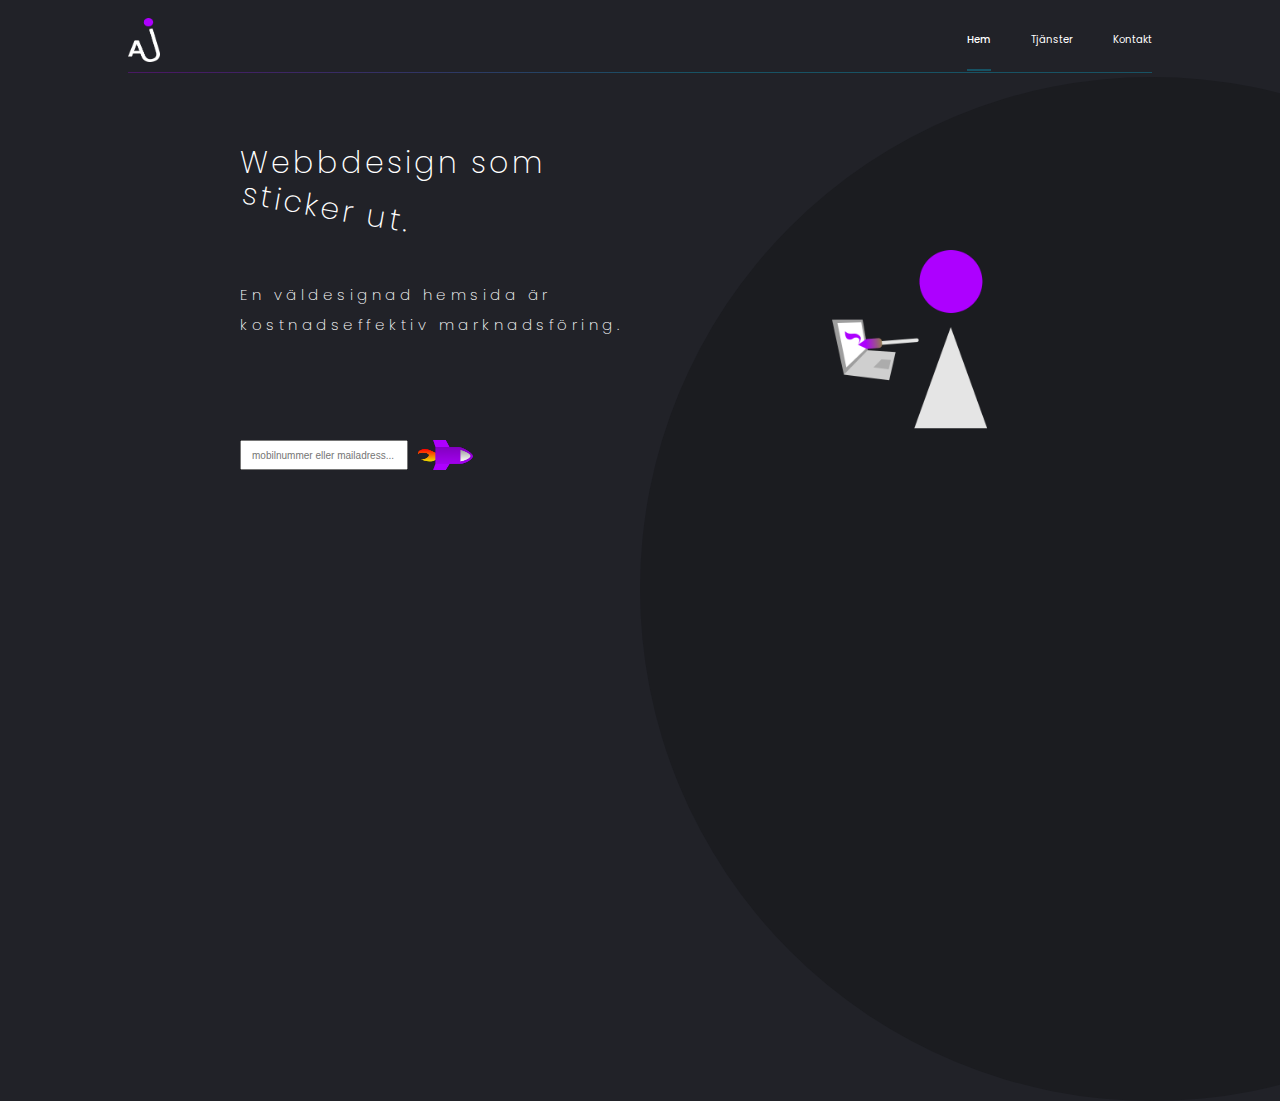
==== index.html @ 0d0fedc0 "initial commit" ====
<!DOCTYPE html>
<html lang="en">
  <head>
    <meta charset="UTF-8" />
    <meta http-equiv="X-UA-Compatible" content="IE=edge" />
    <meta name="viewport" content="width=device-width, initial-scale=1.0" />
    <title>Albin Johansson</title>
    <link rel="stylesheet" href="style.css" />
    <link
      href="https://fonts.googleapis.com/css?family=Poppins"
      rel="stylesheet"
    />
  </head>

  <body>
    <header>
      <nav>
        <img class="logga" src="/Img/logga.png" alt="" />
        <ul class="navlinks">
          <a href="index.html"> <li class="navlink actnav">Hem</li></a>
          <a href="tjänster.html"> <li class="navlink">Tjänster</li></a>
          <a href="kontakt.html"> <li class="navlink">Kontakt</li></a>
        </ul>
      </nav>
      <div class="skiljelinje"></div>
    </header>

    <div class="container">
      <div class="vänster">
        <h1 class="title">Webbdesign som</h1>
        <h1 class="title sne">sticker ut.</h1>
        <p class="bodytext">
          En väldesignad hemsida är kostnadseffektiv marknadsföring.
        </p>
        <div class="inputcontainer">
          <input
            type="text"
            class="kontaktardig"
            placeholder="mobilnummer eller mailadress..."
          />
          <img tabindex="0" class="raket" src="/Img/raket.png" alt="" />
        </div>
      </div>

      <div class="höger">
        <img src="/Img/illustration.png" alt="#" class="illustration" />
        <div class="cirkel"></div>
      </div>
    </div>
  </body>
</html>
---- style.css ----
* {
  margin: 0px;
  padding: 0px;
  box-sizing: border-box;
}

body {
  font-family: 'Poppins';
  background-color: #212228;
  overflow: hidden;
}

/* Styling header */
header {
  height: 10vh;
  align-items: center;
  justify-content: center;
  position: relative;
}

nav {
  height: 8vh;
  width: 80vw;
  display: flex;
  justify-content: space-between;
  padding-top: 2vh;
  padding-bottom: 10px;
  font-size: 10px;
  position: relative;
  margin: auto;
}

.logga {
  min-width: auto;
  min-height: auto;
}

ul {
  display: flex;
  align-items: center;
  gap: 40px;
}

li {
  list-style-type: none;
  color: #ffffff;
  padding-bottom: 2.5vh;
  padding-top: 2.5vh;
}

.actnav {
  -webkit-box-shadow: inset 0px -2px rgba(0, 208, 255, 0.28);
  -moz-box-shadow: inset 0px -2px rgba(0, 208, 255, 0.28);
  box-shadow: inset 0px -2px rgba(0, 208, 255, 0.28);
  font-weight: 500;
}

.navlink:hover {
  -webkit-box-shadow: inset 0px -2px rgba(0, 208, 255, 0.28);
  -moz-box-shadow: inset 0px -2px rgba(0, 208, 255, 0.28);
  box-shadow: inset 0px -2px rgba(0, 208, 255, 0.28);
  font-weight: 500;
}

a {
  text-decoration: none;
}

.skiljelinje {
  width: 80vw;
  height: 1px;
  z-index: 2;
  background: rgb(174, 0, 255);
  background: linear-gradient(
    90deg,
    rgba(174, 0, 255, 0.28) 3%,
    rgba(0, 208, 255, 0.28) 55%
  );
  margin: auto;
  position: relative;
}

/* Styling body */

.container {
  width: 80vw;
  max-width: 800px;
  display: grid;
  grid-template-columns: 50% 50%;
  height: 100%;
  color: #ffffff;
  justify-content: center;
  margin: auto;
}

/* Styling left side */

.vänster {
  height: 100%;
  z-index: 2;
}

h1 {
  font-family: Poppins;
  font-size: 30px;
  font-weight: 200;
  line-height: 45px;
  letter-spacing: 0.1em;
  text-align: left;
  margin-top: 50px;
}

.sne {
  transform: rotate(10deg);
  position: relative;
  margin-top: 20px;
}

p {
  font-family: Poppins;
  font-size: 15px;
  font-weight: 200;
  line-height: 30px;
  letter-spacing: 0.3em;
  text-align: left;
  margin-bottom: 20px;
}

.bodytext {
  margin-top: 30px;
}

.inputcontainer {
  margin-top: 100px;
  /* width: 70%; */
  width: 210px;
  display: grid;
  grid-template-columns: 80% 20%;
  gap: 10px;
}

.raket {
  height: 30px;
  width: 55px;
}
.raket:hover {
  height: 30px;
  width: 55px;
  cursor: pointer;
  animation: readyfortakeof 0.5s;
  animation-iteration-count: infinite;
}
.raket:focus {
  height: 30px;
  width: 55px;
  cursor: pointer;
  animation: takeof 3s linear;
  animation-fill-mode: forwards;
}
.raket:active {
  height: 30px;
  width: 55px;
  cursor: pointer;
  animation: takeof 3s linear;
  animation-fill-mode: forwards;
}

@keyframes takeof {
  0% {
    transform: rotate(0deg);
  }
  70% {
    transform: rotate(-90deg) translatey(0px);
  }
  100% {
    transform: translatey(-1000px) rotate(-90deg);
  }
}

@keyframes readyfortakeof {
  0% {
    transform: rotate(0deg);
  }
  10% {
    transform: rotate(-2deg);
  }
  20% {
    transform: rotate(2deg);
  }
  30% {
    transform: rotate(0deg);
  }
  40% {
    transform: rotate(2deg);
  }
  50% {
    transform: rotate(-2deg);
  }
  60% {
    transform: rotate(0deg);
  }
  70% {
    transform: rotate(-2deg);
  }
  80% {
    transform: rotate(2deg);
  }
  90% {
    transform: rotate(0deg);
  }
  100% {
    transform: rotate(-1deg);
  }
}

input {
  padding-left: 10px;
  font-size: 10px;
  height: 30px;
  letter-spacing: 0.001em;
}

/* Styling right side */

.höger {
  height: 90vh;
  position: relative;
  align-items: center;
  justify-content: center;
}

.cirkel {
  height: 80vw;
  width: 80vw;
  min-width: 500px;
  min-height: 500px;
  z-index: -1;
  background-color: #1b1c20;
  border-radius: 50%;
  position: absolute;
  margin-top: -1vw;
}

.illustration {
  position: absolute;
  width: 10em;
  height: auto;
  padding-top: 10em;
  margin-left: 15vw;
}
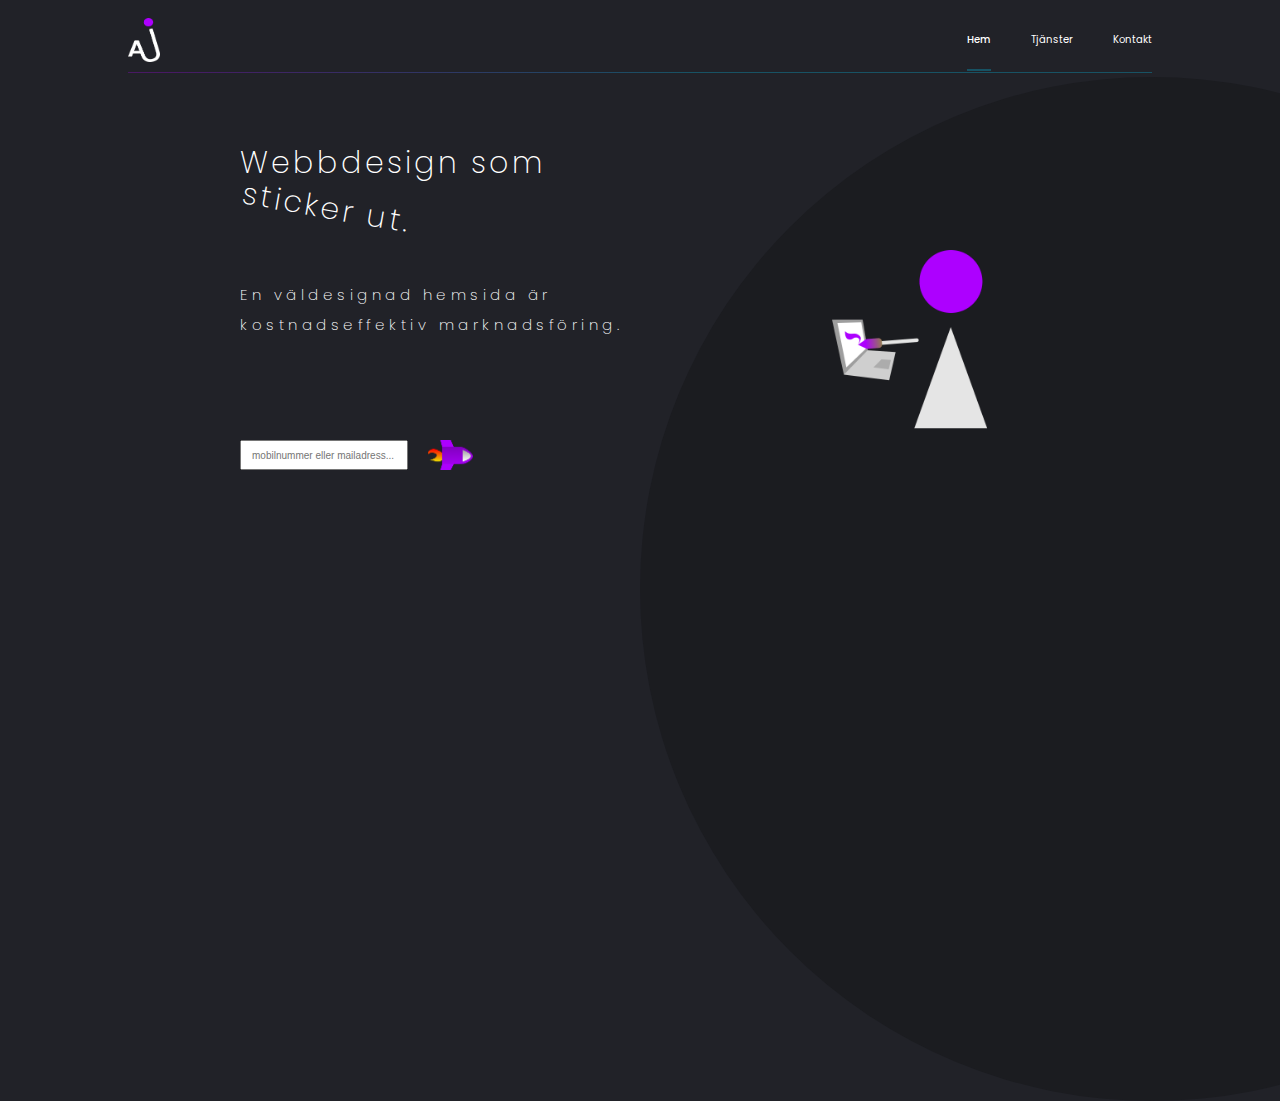
==== commit 1578d085: "added netlify form function" ====
--- a/index.html
+++ b/index.html
@@ -10,6 +10,7 @@
       href="https://fonts.googleapis.com/css?family=Poppins"
       rel="stylesheet"
     />
+    <script src="script.js" defer></script>
   </head>
 
   <body>
@@ -32,14 +33,25 @@
         <p class="bodytext">
           En väldesignad hemsida är kostnadseffektiv marknadsföring.
         </p>
-        <div class="inputcontainer">
+        <form
+          class="inputcontainer"
+          name="contact"
+          method="POST"
+          data-netlify="true"
+        >
           <input
             type="text"
             class="kontaktardig"
             placeholder="mobilnummer eller mailadress..."
           />
-          <img tabindex="0" class="raket" src="/Img/raket.png" alt="" />
-        </div>
+          <input
+            type="image"
+            tabindex="0"
+            class="raket"
+            src="/Img/raket.png"
+            alt=""
+          />
+        </form>
       </div>
 
       <div class="höger">
